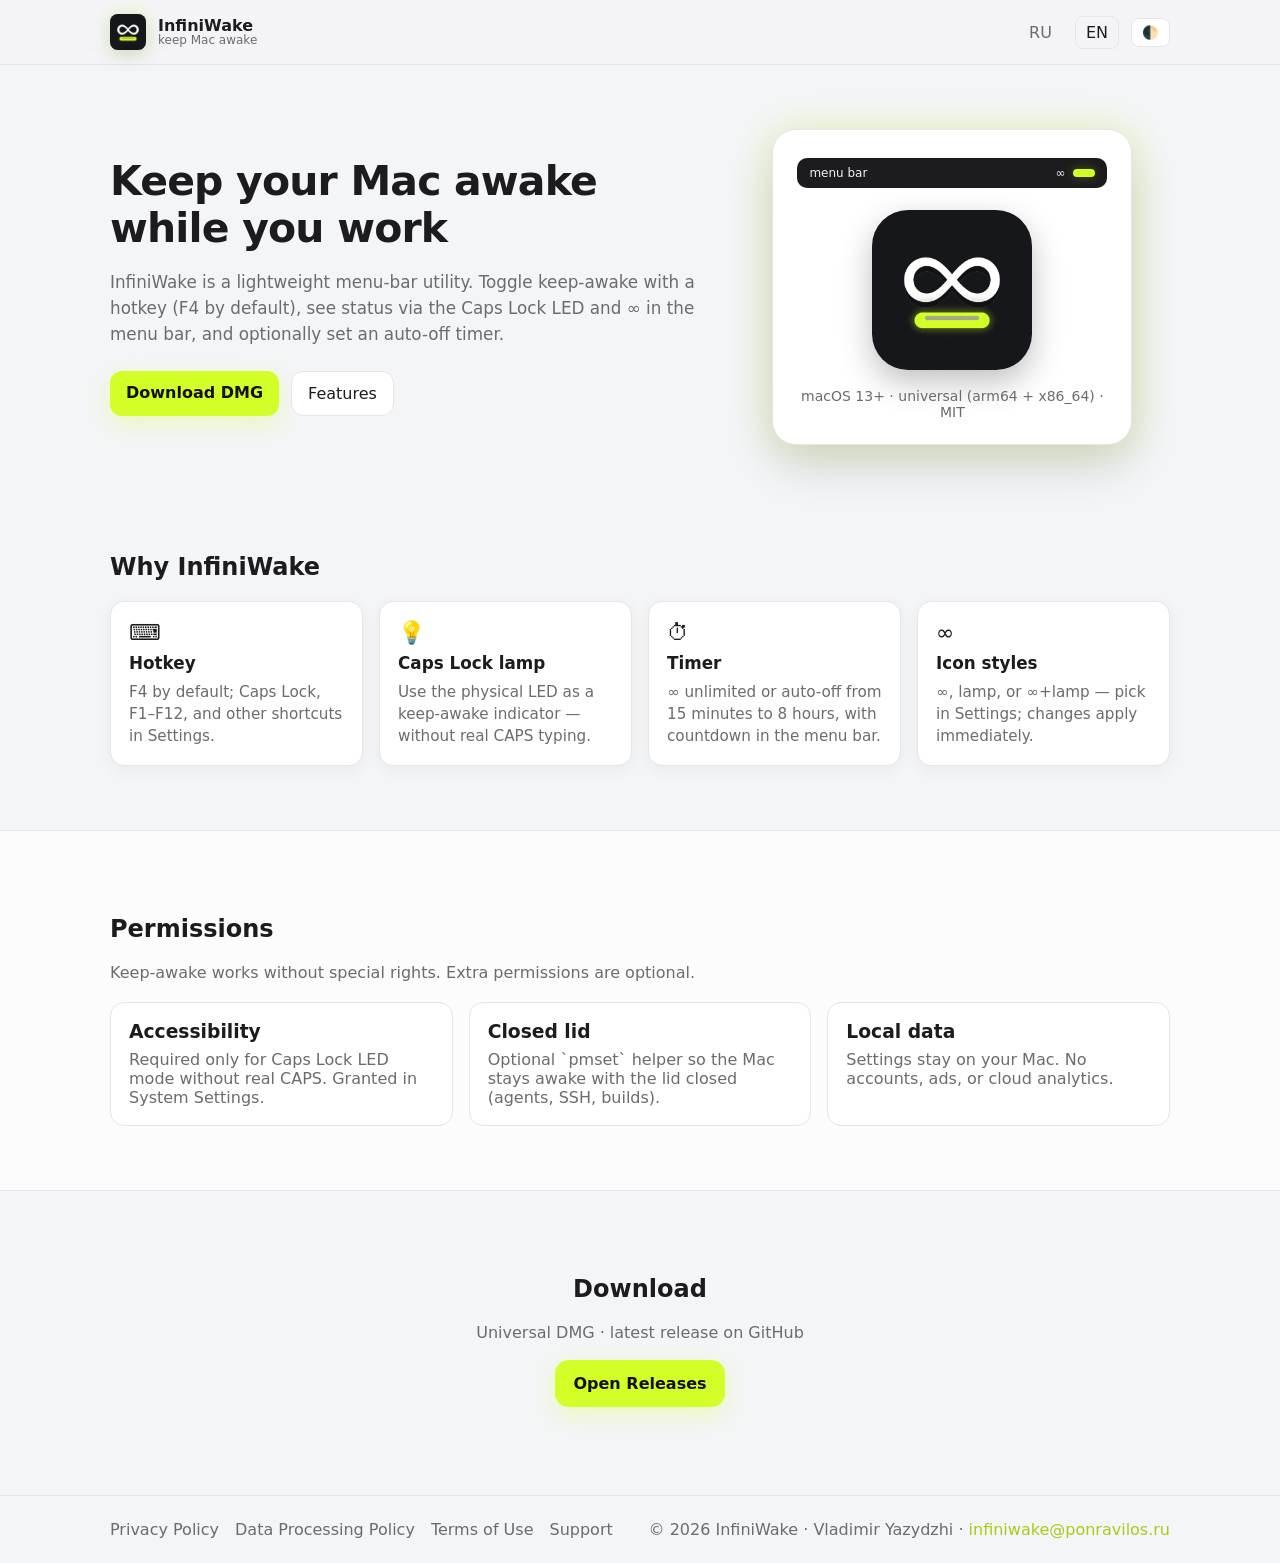
==== web/en/index.html @ ed3397af "Add App Store landing and legal pages under web/ Ship Privacy/Terms/Data/Support (RU/EN) for Store C" ====
<!doctype html>
<html lang="en" data-theme="light">
<head>
  <meta charset="utf-8">
  <meta name="viewport" content="width=device-width, initial-scale=1">
  <title>InfiniWake — keep Mac awake</title>
  <meta name="description" content="InfiniWake is a macOS menu-bar keep-awake utility with a hotkey, Caps Lock LED indicator, and auto-off timer.">
  <link rel="stylesheet" href="../assets/css/styles.css">
  <link rel="icon" type="image/png" href="../assets/img/favicon.png">
  <link rel="apple-touch-icon" href="../assets/img/apple-touch-icon.png">
  <meta name="theme-color" content="#121214">
  <meta property="og:title" content="InfiniWake — keep Mac awake">
  <meta property="og:description" content="Menu-bar keep-awake for macOS: hotkey, Caps Lock LED, timer, launch at login.">
  <meta property="og:image" content="../assets/img/icon-512.png">
  <link rel="alternate" hreflang="ru" href="../index.html">
  <link rel="alternate" hreflang="en" href="./index.html">
</head>
<body>
  <header class="site-header">
    <div class="container header-inner">
      <a class="brand" href="./index.html">
        <div class="brand-mark" aria-hidden="true"></div>
        <div class="brand-text">
          <strong>InfiniWake</strong>
          <span>keep Mac awake</span>
        </div>
      </a>
      <nav class="nav">
        <a href="../index.html">RU</a>
        <a href="./index.html" class="active">EN</a>
        <button id="themeToggle" class="theme-toggle" aria-label="Toggle theme">🌓</button>
      </nav>
    </div>
  </header>

  <section class="hero">
    <div class="container hero-inner">
      <div class="hero-content">
        <h1>Keep your Mac awake while you work</h1>
        <p class="lead">
          InfiniWake is a lightweight menu-bar utility. Toggle keep-awake with a hotkey (F4 by default),
          see status via the Caps Lock LED and ∞ in the menu bar, and optionally set an auto-off timer.
        </p>
        <div class="cta-row">
          <a class="btn btn-primary" href="https://github.com/yazydzhi/InfiniWake/releases/latest" target="_blank" rel="noopener">Download DMG</a>
          <a class="btn btn-secondary" href="#features">Features</a>
        </div>
      </div>
      <div class="hero-visual">
        <div class="app-preview">
          <div class="menubar-mock" aria-hidden="true">
            <span>menu bar</span>
            <span class="status">∞ <span class="lamp-pill"></span></span>
          </div>
          <img class="preview-icon" src="../assets/img/icon-512.png" alt="InfiniWake icon">
          <p class="preview-caption">macOS 13+ · universal (arm64 + x86_64) · MIT</p>
        </div>
      </div>
    </div>
  </section>

  <section id="features" class="features section">
    <div class="container">
      <h2>Why InfiniWake</h2>
      <div class="feature-grid">
        <div class="feature">
          <div class="feature-icon">⌨️</div>
          <h3>Hotkey</h3>
          <p>F4 by default; Caps Lock, F1–F12, and other shortcuts in Settings.</p>
        </div>
        <div class="feature">
          <div class="feature-icon">💡</div>
          <h3>Caps Lock lamp</h3>
          <p>Use the physical LED as a keep-awake indicator — without real CAPS typing.</p>
        </div>
        <div class="feature">
          <div class="feature-icon">⏱</div>
          <h3>Timer</h3>
          <p>∞ unlimited or auto-off from 15 minutes to 8 hours, with countdown in the menu bar.</p>
        </div>
        <div class="feature">
          <div class="feature-icon">∞</div>
          <h3>Icon styles</h3>
          <p>∞, lamp, or ∞+lamp — pick in Settings; changes apply immediately.</p>
        </div>
      </div>
    </div>
  </section>

  <section id="permissions" class="permissions section">
    <div class="container">
      <h2>Permissions</h2>
      <p class="muted">Keep-awake works without special rights. Extra permissions are optional.</p>
      <div class="perm-grid">
        <div class="perm-card">
          <h3>Accessibility</h3>
          <p>Required only for Caps Lock LED mode without real CAPS. Granted in System Settings.</p>
        </div>
        <div class="perm-card">
          <h3>Closed lid</h3>
          <p>Optional `pmset` helper so the Mac stays awake with the lid closed (agents, SSH, builds).</p>
        </div>
        <div class="perm-card">
          <h3>Local data</h3>
          <p>Settings stay on your Mac. No accounts, ads, or cloud analytics.</p>
        </div>
      </div>
    </div>
  </section>

  <section id="download" class="download section">
    <div class="container">
      <h2>Download</h2>
      <p class="muted">Universal DMG · latest release on GitHub</p>
      <a class="btn btn-primary btn-lg" href="https://github.com/yazydzhi/InfiniWake/releases/latest" target="_blank" rel="noopener">Open Releases</a>
    </div>
  </section>

  <footer class="site-footer">
    <div class="container footer-inner">
      <div class="footer-links">
        <a href="./privacy.html">Privacy Policy</a>
        <a href="./data.html">Data Processing Policy</a>
        <a href="./terms.html">Terms of Use</a>
        <a href="./support.html">Support</a>
      </div>
      <div class="footer-meta">
        <span>© <span id="year"></span> InfiniWake · Vladimir Yazydzhi</span>
        <span> · <a href="mailto:infiniwake@ponravilos.ru">infiniwake@ponravilos.ru</a></span>
      </div>
    </div>
  </footer>

  <script>
    const themeKey = 'infiniwake-theme';
    const root = document.documentElement;
    const saved = localStorage.getItem(themeKey);
    if (saved) root.setAttribute('data-theme', saved);
    document.getElementById('themeToggle').addEventListener('click', () => {
      const next = root.getAttribute('data-theme') === 'dark' ? 'light' : 'dark';
      root.setAttribute('data-theme', next);
      localStorage.setItem(themeKey, next);
    });
    document.getElementById('year').textContent = new Date().getFullYear();
  </script>
</body>
</html>
---- web/assets/css/styles.css ----
:root {
  --bg-light: #F4F5F7;
  --bg-dark: #121214;
  --card-light: #FFFFFF;
  --card-dark: #1C1C1E;
  --text-light: #1C1C1E;
  --text-dark: #F2F2F7;
  --text2-light: #6B6B70;
  --text2-dark: #A1A1A6;
  --sep-light: #E5E5EA;
  --sep-dark: #3A3A3C;
  --accent: #D2FF28;
  --accent-dim: #A8CC14;
  --accent-glow: rgba(210, 255, 40, 0.28);
}

[data-theme="light"] {
  --bg: var(--bg-light);
  --card: var(--card-light);
  --text: var(--text-light);
  --text2: var(--text2-light);
  --sep: var(--sep-light);
}

[data-theme="dark"] {
  --bg: var(--bg-dark);
  --card: var(--card-dark);
  --text: var(--text-dark);
  --text2: var(--text2-dark);
  --sep: var(--sep-dark);
}

* { box-sizing: border-box; }
html, body { height: 100%; }
body {
  margin: 0;
  font-family: ui-rounded, system-ui, -apple-system, Segoe UI, Roboto, Ubuntu, Cantarell, Noto Sans, Helvetica Neue, Arial, sans-serif;
  background: var(--bg);
  color: var(--text);
  -webkit-font-smoothing: antialiased;
  -moz-osx-font-smoothing: grayscale;
}

.container { max-width: 1100px; margin: 0 auto; padding: 0 20px; }
.section { padding: 64px 0; }
.muted { color: var(--text2); }

.site-header {
  position: sticky;
  top: 0;
  z-index: 10;
  backdrop-filter: saturate(120%) blur(8px);
  background: color-mix(in srgb, var(--bg) 82%, transparent);
  border-bottom: 1px solid var(--sep);
}
.header-inner {
  display: flex;
  align-items: center;
  justify-content: space-between;
  height: 64px;
}
.brand {
  display: flex;
  align-items: center;
  gap: 12px;
  text-decoration: none;
  color: inherit;
}
.brand-mark {
  width: 36px;
  height: 36px;
  border-radius: 8px;
  background: #121214;
  box-shadow: inset 0 0 0 1px var(--sep), 0 6px 20px rgba(0, 0, 0, 0.12), 0 0 18px var(--accent-glow);
  overflow: hidden;
}
.brand-mark::before {
  content: "";
  display: block;
  width: 100%;
  height: 100%;
  background: url('../img/apple-touch-icon.png') center / cover;
}
.brand-text { display: flex; flex-direction: column; line-height: 1.1; font-size: 14px; }
.brand-text strong { font-size: 16px; }
.brand-text span { color: var(--text2); font-size: 12px; }

.nav { display: flex; align-items: center; gap: 12px; }
.nav a {
  color: var(--text2);
  text-decoration: none;
  padding: 6px 10px;
  border-radius: 8px;
  border: 1px solid transparent;
}
.nav a.active { color: var(--text); border-color: var(--sep); }
.theme-toggle {
  background: var(--card);
  border: 1px solid var(--sep);
  color: var(--text);
  padding: 6px 10px;
  border-radius: 8px;
  cursor: pointer;
}

.hero { padding: 64px 0 24px; }
.hero-inner {
  display: grid;
  grid-template-columns: 1.15fr 0.85fr;
  align-items: center;
  gap: 36px;
}
.hero h1 {
  font-size: clamp(1.8rem, 3.2vw, 2.6rem);
  line-height: 1.15;
  margin: 0 0 16px;
  letter-spacing: -0.02em;
}
.hero .lead { color: var(--text2); font-size: 1.05rem; line-height: 1.55; margin: 0; }
.cta-row { display: flex; flex-wrap: wrap; gap: 12px; margin-top: 24px; }

.btn {
  display: inline-block;
  padding: 12px 16px;
  border-radius: 12px;
  text-decoration: none;
  border: 1px solid var(--sep);
  color: var(--text);
  background: var(--card);
  transition: transform 0.2s ease, box-shadow 0.2s ease;
}
.btn:hover { transform: translateY(-1px); }
.btn-primary {
  border: none;
  color: #121214;
  background: var(--accent);
  font-weight: 600;
  box-shadow: 0 8px 24px var(--accent-glow);
}
.btn-primary:hover { box-shadow: 0 12px 28px var(--accent-glow); }
.btn-secondary { background: var(--card); }
.btn-lg { padding: 14px 18px; border-radius: 14px; font-weight: 600; }

.hero-visual {
  display: flex;
  align-items: center;
  justify-content: center;
}
.app-preview {
  width: min(100%, 360px);
  background: var(--card);
  border: 1px solid var(--sep);
  border-radius: 24px;
  padding: 28px 24px 24px;
  box-shadow: 0 20px 48px rgba(0, 0, 0, 0.14), 0 0 40px var(--accent-glow);
}
.menubar-mock {
  display: flex;
  align-items: center;
  justify-content: space-between;
  gap: 12px;
  background: #1C1C1E;
  color: #F2F2F7;
  border-radius: 10px;
  padding: 8px 12px;
  font-size: 12px;
  margin-bottom: 22px;
}
.menubar-mock .status {
  display: inline-flex;
  align-items: center;
  gap: 8px;
  font-variant-numeric: tabular-nums;
}
.lamp-pill {
  width: 22px;
  height: 8px;
  border-radius: 999px;
  background: var(--accent);
  box-shadow: 0 0 10px var(--accent-glow);
}
.preview-icon {
  display: block;
  width: 160px;
  height: 160px;
  margin: 0 auto 18px;
  border-radius: 36px;
  box-shadow: 0 12px 32px rgba(0, 0, 0, 0.25);
}
.preview-caption {
  text-align: center;
  color: var(--text2);
  font-size: 14px;
  margin: 0;
}

.features .feature-grid {
  display: grid;
  grid-template-columns: repeat(4, 1fr);
  gap: 16px;
  margin-top: 20px;
}
.feature {
  background: var(--card);
  border: 1px solid var(--sep);
  border-radius: 14px;
  padding: 18px;
  box-shadow: 0 4px 16px rgba(0, 0, 0, 0.05);
  transition: transform 0.2s ease, box-shadow 0.2s ease;
}
.feature:hover {
  transform: translateY(-2px);
  box-shadow: 0 8px 24px rgba(0, 0, 0, 0.08), 0 0 24px var(--accent-glow);
}
.feature-icon { font-size: 22px; margin-bottom: 8px; }
.feature h3 { margin: 0 0 8px; font-size: 1.05rem; }
.feature p { margin: 0; color: var(--text2); font-size: 0.95rem; line-height: 1.45; }

.permissions {
  background: color-mix(in srgb, var(--card) 70%, var(--bg));
  border-top: 1px solid var(--sep);
  border-bottom: 1px solid var(--sep);
}
.perm-grid {
  display: grid;
  grid-template-columns: repeat(3, 1fr);
  gap: 16px;
  margin-top: 20px;
}
.perm-card {
  background: var(--card);
  border: 1px solid var(--sep);
  border-radius: 14px;
  padding: 18px;
}
.perm-card h3 { margin: 0 0 8px; }
.perm-card p { margin: 0; color: var(--text2); }

.download { text-align: center; }
.download .muted { margin-bottom: 18px; }

.site-footer {
  border-top: 1px solid var(--sep);
  padding: 24px 0;
  margin-top: 24px;
}
.footer-inner {
  display: flex;
  align-items: center;
  justify-content: space-between;
  gap: 16px;
  flex-wrap: wrap;
}
.footer-links { display: flex; gap: 16px; flex-wrap: wrap; }
.footer-links a { color: var(--text2); text-decoration: none; }
.footer-meta { color: var(--text2); }
.footer-meta a { color: var(--accent-dim); text-decoration: none; }
[data-theme="dark"] .footer-meta a { color: var(--accent); }

.legal h1 { margin-top: 0; }
.legal h2 { margin-top: 28px; }
.legal h3 { margin-top: 18px; }
.legal p, .legal li { color: var(--text2); line-height: 1.55; }
.legal a { color: var(--accent-dim); }
[data-theme="dark"] .legal a { color: var(--accent); }

@media (max-width: 900px) {
  .hero-inner { grid-template-columns: 1fr; }
  .hero-visual { order: -1; }
  .features .feature-grid,
  .perm-grid { grid-template-columns: 1fr 1fr; }
}

@media (max-width: 600px) {
  .features .feature-grid,
  .perm-grid { grid-template-columns: 1fr; }
}
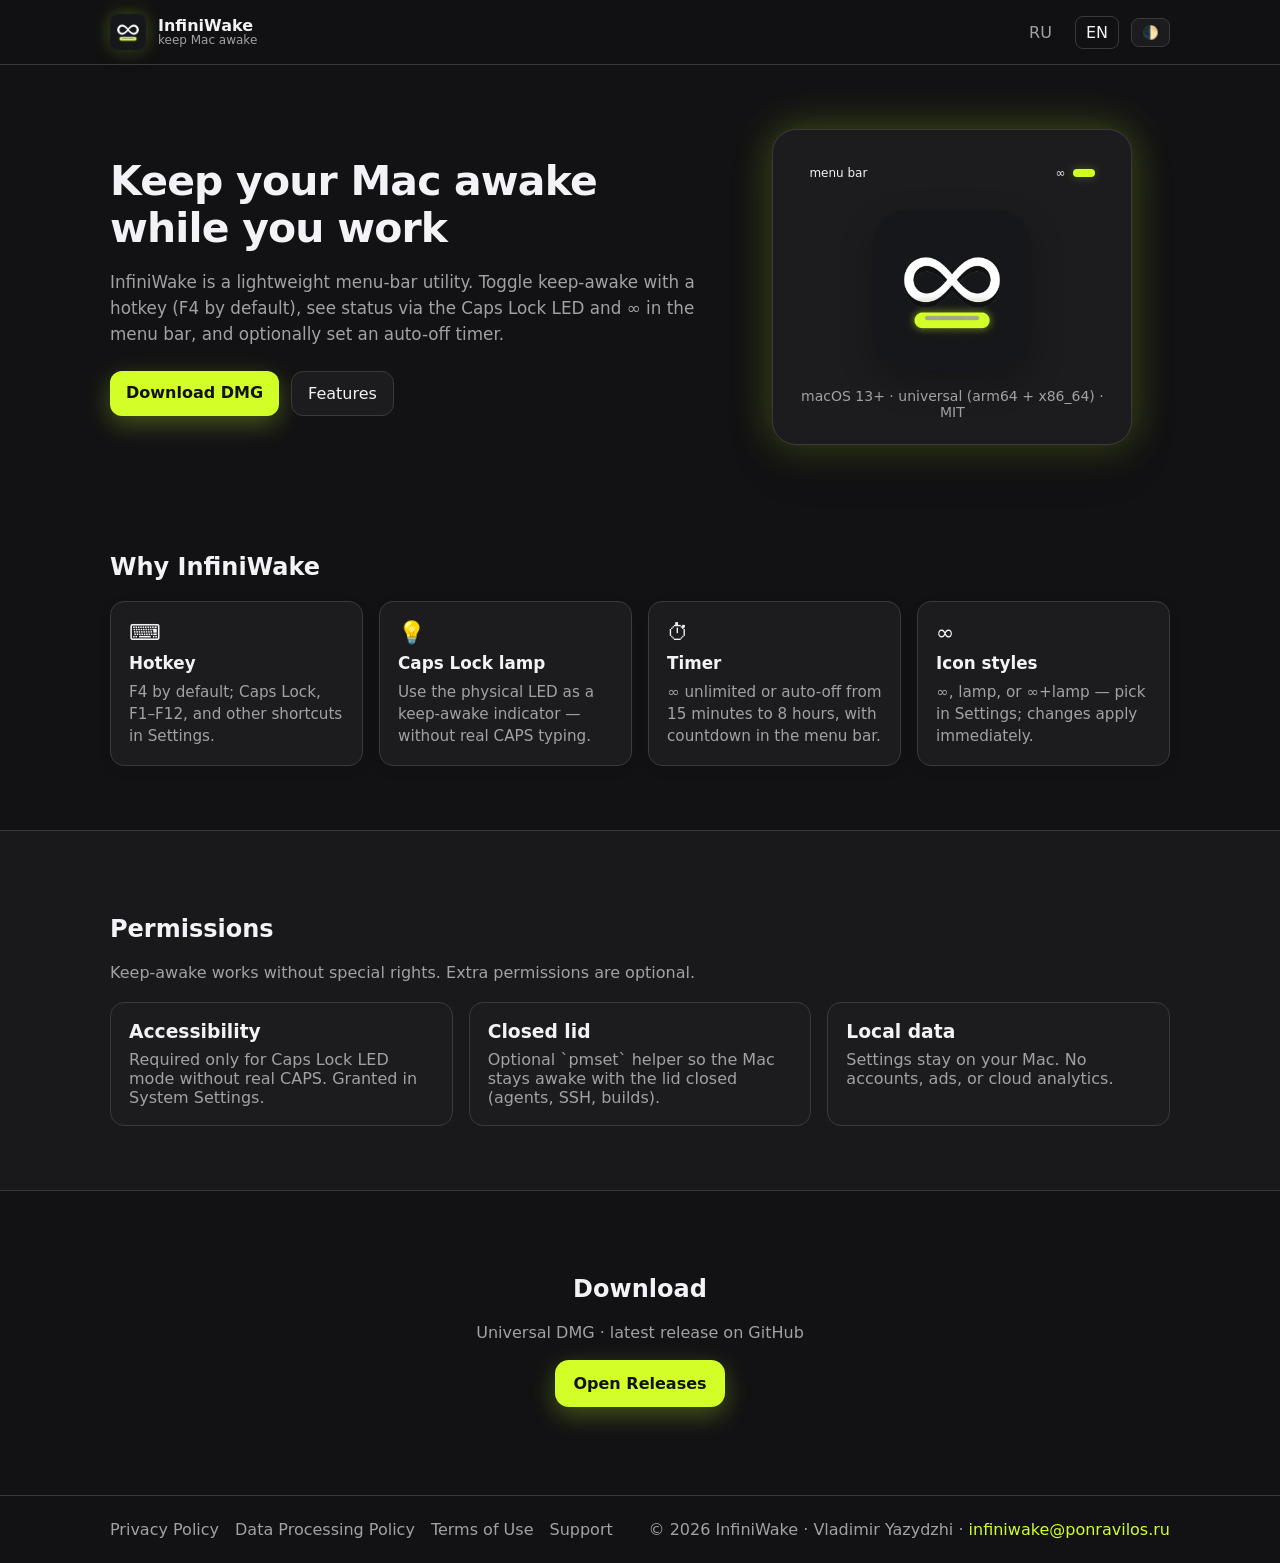
==== commit 19adf8fe: "Default the site to dark theme and note the live subdomain. Keep local docs out of the repo and reco" ====
--- a/web/en/index.html
+++ b/web/en/index.html
@@ -1,5 +1,5 @@
 <!doctype html>
-<html lang="en" data-theme="light">
+<html lang="en" data-theme="dark">
 <head>
   <meta charset="utf-8">
   <meta name="viewport" content="width=device-width, initial-scale=1">
